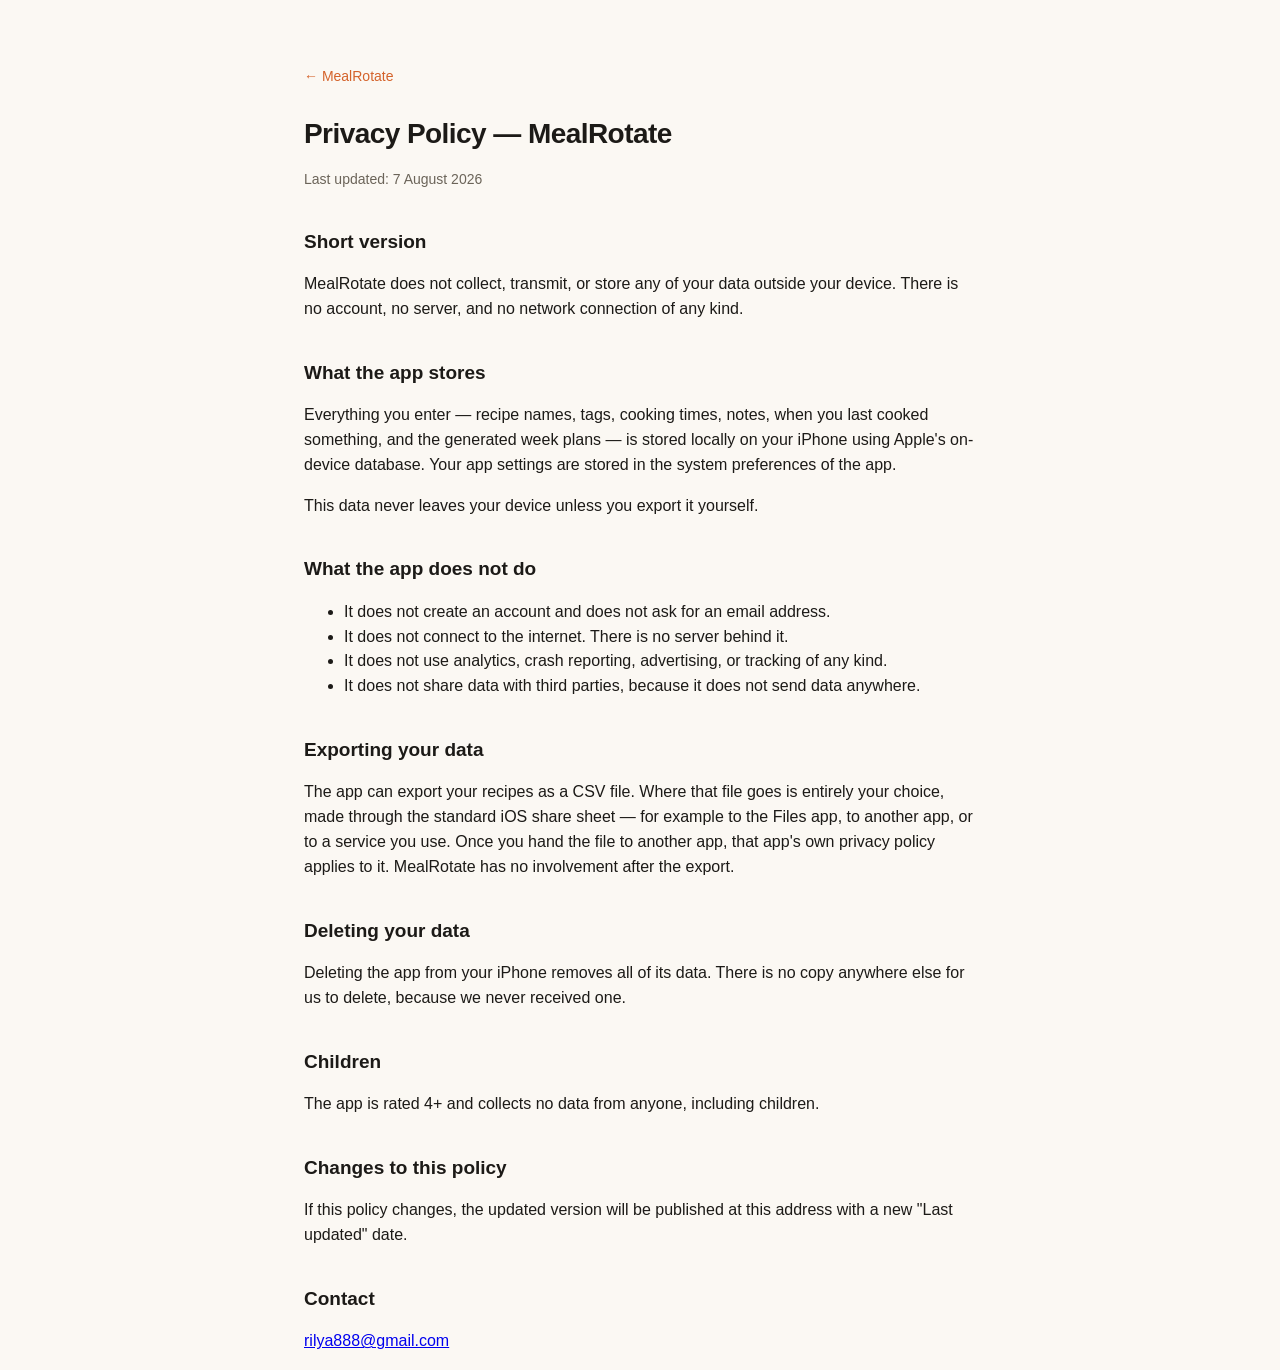
==== privacy.html @ a3c9f7fd "Add landing page, replace Jekyll privacy page with static site" ====
<!doctype html>
<html lang="en">
<head>
<meta charset="utf-8">
<meta name="viewport" content="width=device-width, initial-scale=1">
<title>Privacy Policy — MealRotate</title>
<link rel="stylesheet" href="style.css">
<link rel="icon" href="data:image/svg+xml,<svg xmlns=%22http://www.w3.org/2000/svg%22 viewBox=%220 0 100 100%22><rect width=%22100%22 height=%22100%22 rx=%2222%22 fill=%22%23d4622a%22/><text x=%2250%22 y=%2266%22 font-size=%2256%22 text-anchor=%22middle%22 fill=%22white%22 font-family=%22sans-serif%22>M</text></svg>">
</head>
<body>
<div class="wrap doc" style="padding-top:64px">
  <a class="back" href="index.html">&larr; MealRotate</a>
  <h1>Privacy Policy — MealRotate</h1>
  <p class="updated">Last updated: 7 August 2026</p>

  <h2>Short version</h2>
  <p>MealRotate does not collect, transmit, or store any of your data outside your device.
  There is no account, no server, and no network connection of any kind.</p>

  <h2>What the app stores</h2>
  <p>Everything you enter — recipe names, tags, cooking times, notes, when you last cooked
  something, and the generated week plans — is stored locally on your iPhone using Apple's
  on-device database. Your app settings are stored in the system preferences of the app.</p>
  <p>This data never leaves your device unless you export it yourself.</p>

  <h2>What the app does not do</h2>
  <ul>
    <li>It does not create an account and does not ask for an email address.</li>
    <li>It does not connect to the internet. There is no server behind it.</li>
    <li>It does not use analytics, crash reporting, advertising, or tracking of any kind.</li>
    <li>It does not share data with third parties, because it does not send data anywhere.</li>
  </ul>

  <h2>Exporting your data</h2>
  <p>The app can export your recipes as a CSV file. Where that file goes is entirely your
  choice, made through the standard iOS share sheet — for example to the Files app, to
  another app, or to a service you use. Once you hand the file to another app, that app's
  own privacy policy applies to it. MealRotate has no involvement after the export.</p>

  <h2>Deleting your data</h2>
  <p>Deleting the app from your iPhone removes all of its data. There is no copy anywhere else
  for us to delete, because we never received one.</p>

  <h2>Children</h2>
  <p>The app is rated 4+ and collects no data from anyone, including children.</p>

  <h2>Changes to this policy</h2>
  <p>If this policy changes, the updated version will be published at this address with a new
  "Last updated" date.</p>

  <h2>Contact</h2>
  <p><a href="mailto:rilya888@gmail.com">rilya888@gmail.com</a></p>
</div>
</body>
</html>
---- style.css ----
:root {
  --bg: #fbf8f3;
  --fg: #1c1a17;
  --muted: #6b6459;
  --accent: #d4622a;
  --card: #ffffff;
  --border: #e8e2d6;
}

@media (prefers-color-scheme: dark) {
  :root {
    --bg: #16140f;
    --fg: #f3efe6;
    --muted: #a89f8f;
    --accent: #f08344;
    --card: #201d17;
    --border: #322d24;
  }
}

* { box-sizing: border-box; }

body {
  margin: 0;
  background: var(--bg);
  color: var(--fg);
  font-family: -apple-system, BlinkMacSystemFont, "Segoe UI", Helvetica, Arial, sans-serif;
  line-height: 1.55;
}

.wrap {
  max-width: 720px;
  margin: 0 auto;
  padding: 0 24px;
}

header.hero {
  padding: 96px 0 64px;
  text-align: center;
}

.logo-mark {
  width: 72px;
  height: 72px;
  margin: 0 auto 24px;
  border-radius: 18px;
  background: var(--accent);
  display: flex;
  align-items: center;
  justify-content: center;
  font-size: 34px;
}

h1 {
  font-size: 40px;
  margin: 0 0 12px;
  letter-spacing: -0.02em;
}

.tagline {
  font-size: 20px;
  color: var(--muted);
  margin: 0 0 32px;
}

.badge {
  display: inline-block;
  padding: 10px 20px;
  border-radius: 999px;
  border: 1px solid var(--border);
  color: var(--muted);
  font-size: 14px;
}

section {
  padding: 40px 0;
  border-top: 1px solid var(--border);
}

section h2 {
  font-size: 24px;
  margin: 0 0 20px;
}

.features {
  display: grid;
  gap: 20px;
  list-style: none;
  margin: 0;
  padding: 0;
}

.features li {
  background: var(--card);
  border: 1px solid var(--border);
  border-radius: 12px;
  padding: 18px 20px;
}

.features li strong {
  display: block;
  margin-bottom: 4px;
}

.features li span {
  color: var(--muted);
  font-size: 15px;
}

footer {
  padding: 40px 0 80px;
  text-align: center;
  color: var(--muted);
  font-size: 14px;
}

footer a {
  color: var(--accent);
  text-decoration: none;
}

footer nav {
  margin-bottom: 12px;
}

footer nav a {
  margin: 0 10px;
}

.doc h1 { font-size: 28px; }
.doc h2 { font-size: 19px; margin-top: 36px; }
.doc p, .doc ul { color: var(--fg); }
.doc .updated { color: var(--muted); font-size: 14px; margin-bottom: 32px; }
.back { display: inline-block; margin-bottom: 24px; color: var(--accent); text-decoration: none; font-size: 14px; }
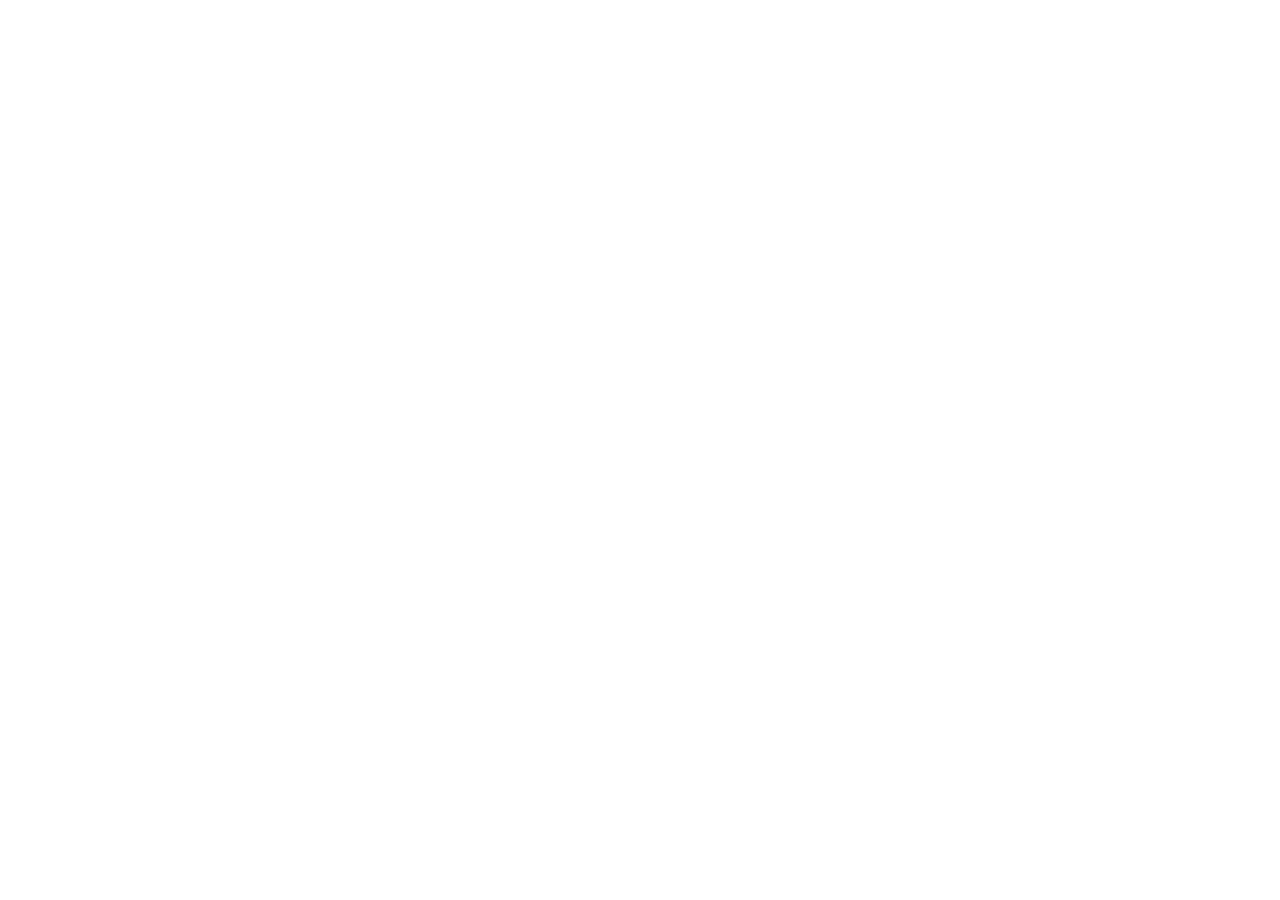
==== commit a0426d4c: "Redirect to quietunit.com/mealrotate/privacy" ====
--- a/privacy.html
+++ b/privacy.html
@@ -3,53 +3,26 @@
 <head>
 <meta charset="utf-8">
 <meta name="viewport" content="width=device-width, initial-scale=1">
-<title>Privacy Policy — MealRotate</title>
-<link rel="stylesheet" href="style.css">
-<link rel="icon" href="data:image/svg+xml,<svg xmlns=%22http://www.w3.org/2000/svg%22 viewBox=%220 0 100 100%22><rect width=%22100%22 height=%22100%22 rx=%2222%22 fill=%22%23d4622a%22/><text x=%2250%22 y=%2266%22 font-size=%2256%22 text-anchor=%22middle%22 fill=%22white%22 font-family=%22sans-serif%22>M</text></svg>">
+<title>MealRotate — Privacy Policy has moved</title>
+<meta name="robots" content="noindex">
+<meta http-equiv="refresh" content="0; url=https://quietunit.com/mealrotate/privacy">
+<link rel="canonical" href="https://quietunit.com/mealrotate/privacy">
+<style>
+body{margin:0;min-height:100vh;display:flex;align-items:center;justify-content:center;
+     background:#eeeeef;color:#1c1a17;line-height:1.6;
+     font-family:-apple-system,BlinkMacSystemFont,"Segoe UI",Helvetica,Arial,sans-serif}
+main{max-width:34em;padding:32px;text-align:center}
+a{color:#3f6152}
+</style>
 </head>
 <body>
-<div class="wrap doc" style="padding-top:64px">
-  <a class="back" href="index.html">&larr; MealRotate</a>
-  <h1>Privacy Policy — MealRotate</h1>
-  <p class="updated">Last updated: 7 August 2026</p>
-
-  <h2>Short version</h2>
-  <p>MealRotate does not collect, transmit, or store any of your data outside your device.
-  There is no account, no server, and no network connection of any kind.</p>
-
-  <h2>What the app stores</h2>
-  <p>Everything you enter — recipe names, tags, cooking times, notes, when you last cooked
-  something, and the generated week plans — is stored locally on your iPhone using Apple's
-  on-device database. Your app settings are stored in the system preferences of the app.</p>
-  <p>This data never leaves your device unless you export it yourself.</p>
-
-  <h2>What the app does not do</h2>
-  <ul>
-    <li>It does not create an account and does not ask for an email address.</li>
-    <li>It does not connect to the internet. There is no server behind it.</li>
-    <li>It does not use analytics, crash reporting, advertising, or tracking of any kind.</li>
-    <li>It does not share data with third parties, because it does not send data anywhere.</li>
-  </ul>
-
-  <h2>Exporting your data</h2>
-  <p>The app can export your recipes as a CSV file. Where that file goes is entirely your
-  choice, made through the standard iOS share sheet — for example to the Files app, to
-  another app, or to a service you use. Once you hand the file to another app, that app's
-  own privacy policy applies to it. MealRotate has no involvement after the export.</p>
-
-  <h2>Deleting your data</h2>
-  <p>Deleting the app from your iPhone removes all of its data. There is no copy anywhere else
-  for us to delete, because we never received one.</p>
-
-  <h2>Children</h2>
-  <p>The app is rated 4+ and collects no data from anyone, including children.</p>
-
-  <h2>Changes to this policy</h2>
-  <p>If this policy changes, the updated version will be published at this address with a new
-  "Last updated" date.</p>
-
-  <h2>Contact</h2>
-  <p><a href="mailto:rilya888@gmail.com">rilya888@gmail.com</a></p>
-</div>
+<main>
+  <h1>MealRotate has a new home</h1>
+  <p>The privacy policy now lives on
+  <a href="https://quietunit.com/mealrotate/privacy">quietunit.com/mealrotate/privacy</a>.
+  You should be redirected automatically.</p>
+  <p><a href="https://quietunit.com/mealrotate">About the app</a> &nbsp;·&nbsp;
+  <a href="https://quietunit.com/support">Support</a></p>
+</main>
 </body>
 </html>
